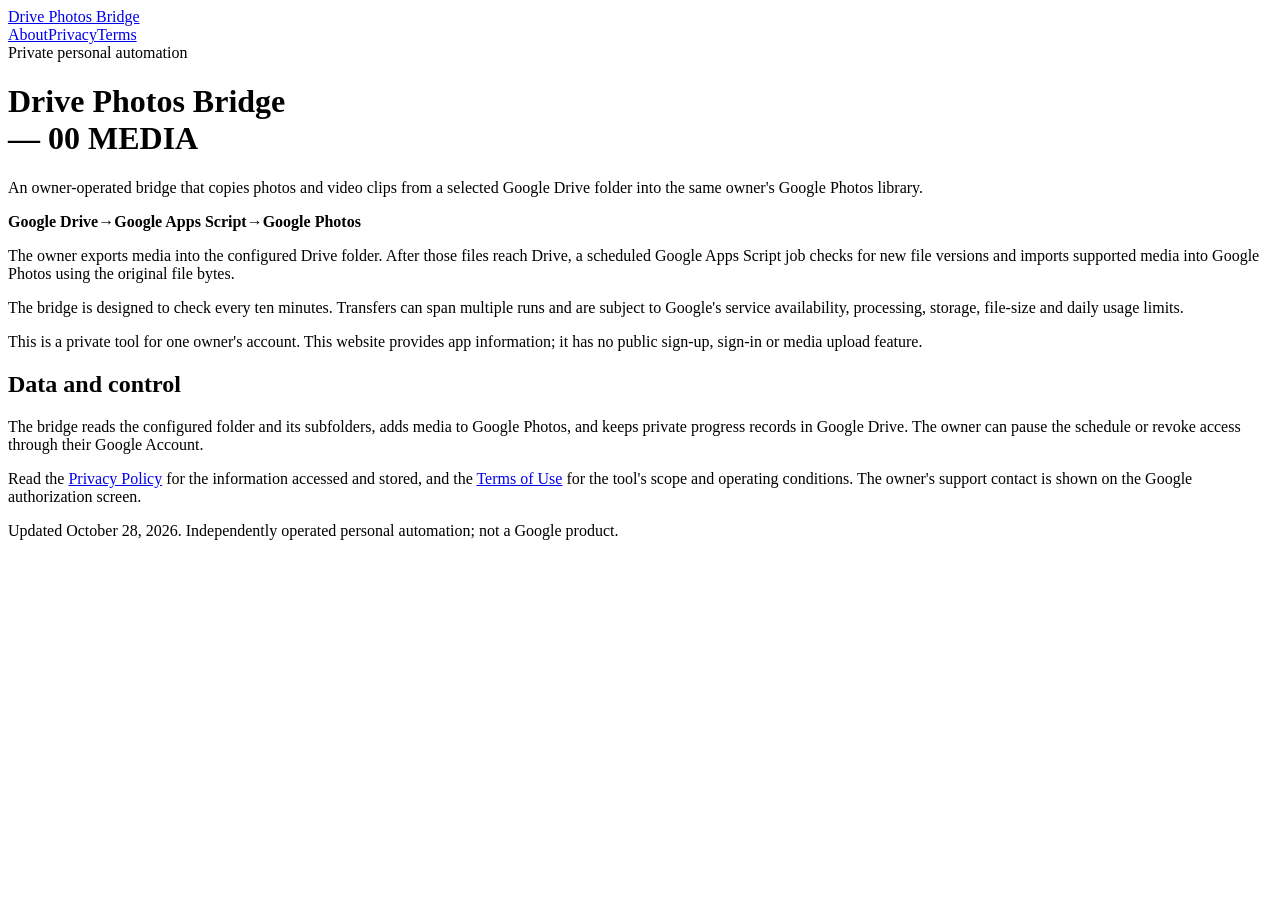
==== index.html @ 6fcca838 "Add bridge app information: index.html" ====
<!doctype html>
<html lang="en"><head><meta charset="utf-8"><meta name="viewport" content="width=device-width,initial-scale=1"><meta name="robots" content="noindex,nofollow"><title>Drive Photos Bridge — 00 MEDIA</title><meta name="description" content="Information about a private, owner-operated Google Drive to Google Photos automation."><link rel="stylesheet" href="style.css"></head><body>
<header><a class="brand" href="./">Drive Photos Bridge</a><nav aria-label="Main"><a href="./" aria-current="page">About</a><a href="privacy.html">Privacy</a><a href="terms.html">Terms</a></nav></header>
<main><div class="eyebrow">Private personal automation</div><h1>Drive Photos Bridge<br>— 00 MEDIA</h1><p class="lead">An owner-operated bridge that copies photos and video clips from a selected Google Drive folder into the same owner's Google Photos library.</p>
<div class="flow" aria-label="Workflow"><strong>Google Drive</strong><span>→</span><strong>Google Apps Script</strong><span>→</span><strong>Google Photos</strong></div>
<p>The owner exports media into the configured Drive folder. After those files reach Drive, a scheduled Google Apps Script job checks for new file versions and imports supported media into Google Photos using the original file bytes.</p>
<p>The bridge is designed to check every ten minutes. Transfers can span multiple runs and are subject to Google's service availability, processing, storage, file-size and daily usage limits.</p>
<div class="note">This is a private tool for one owner's account. This website provides app information; it has no public sign-up, sign-in or media upload feature.</div>
<h2>Data and control</h2><p>The bridge reads the configured folder and its subfolders, adds media to Google Photos, and keeps private progress records in Google Drive. The owner can pause the schedule or revoke access through their Google Account.</p>
<p>Read the <a href="privacy.html">Privacy Policy</a> for the information accessed and stored, and the <a href="terms.html">Terms of Use</a> for the tool's scope and operating conditions. The owner's support contact is shown on the Google authorization screen.</p>
</main><footer>Updated October 28, 2026. Independently operated personal automation; not a Google product.</footer></body></html>
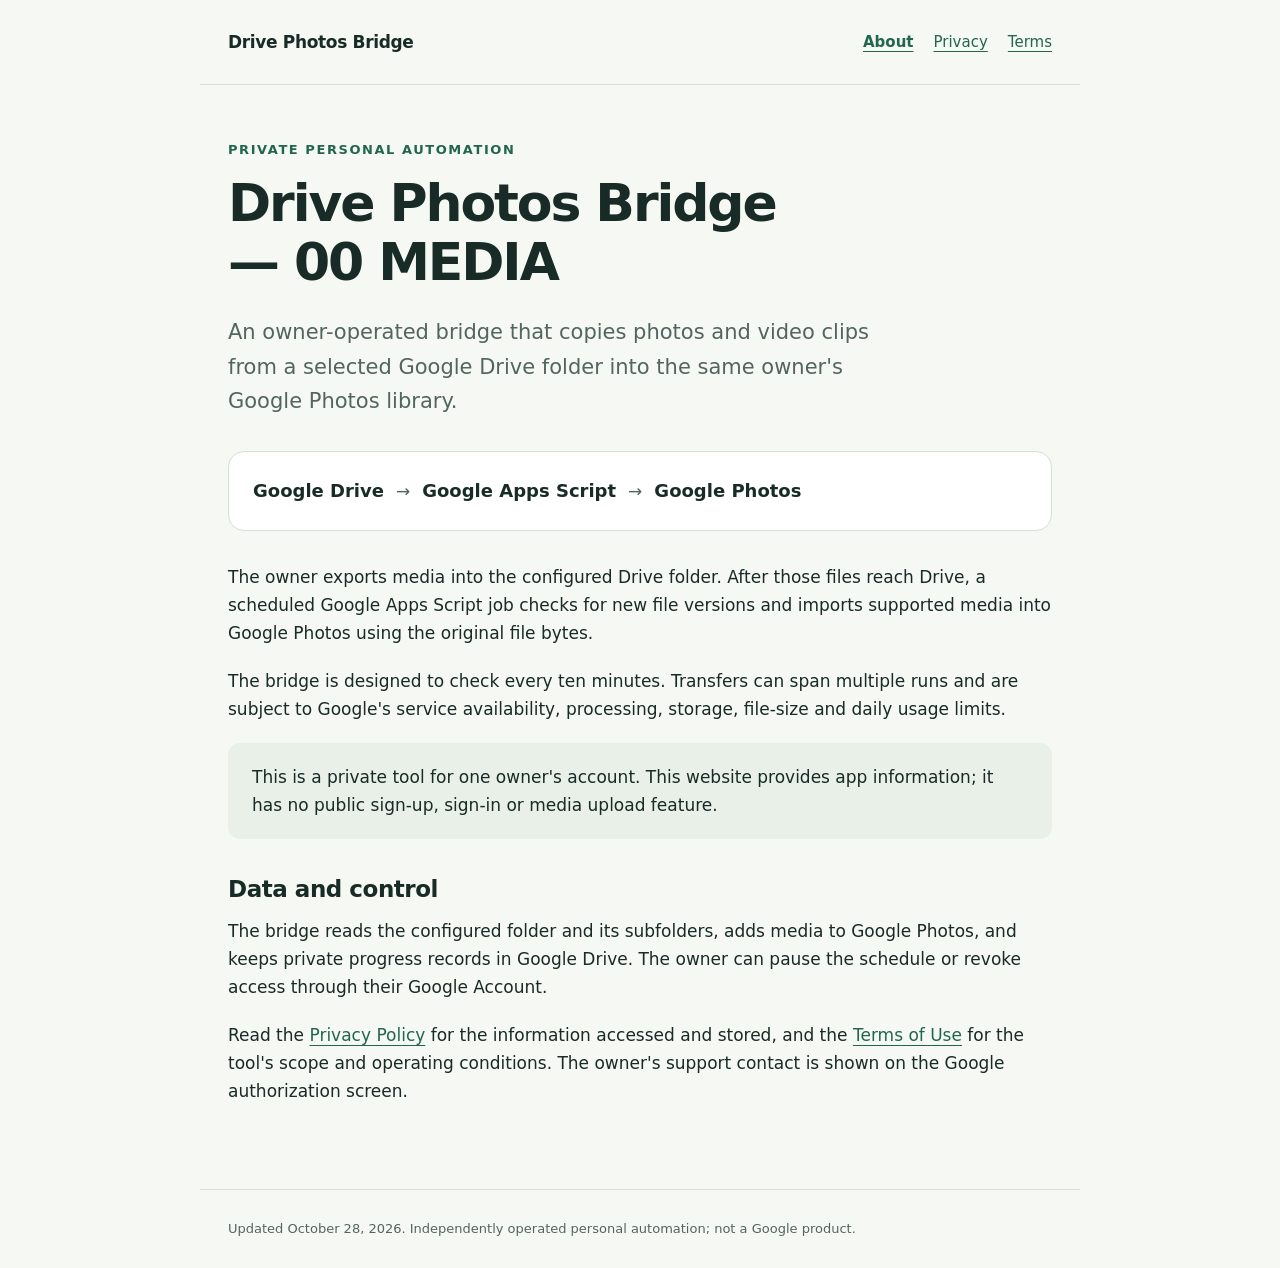
==== commit 121664b4: "Verify ownership of the bridge information site with Google" ====
--- a/index.html
+++ b/index.html
@@ -1,5 +1,5 @@
 <!doctype html>
-<html lang="en"><head><meta charset="utf-8"><meta name="viewport" content="width=device-width,initial-scale=1"><meta name="robots" content="noindex,nofollow"><title>Drive Photos Bridge — 00 MEDIA</title><meta name="description" content="Information about a private, owner-operated Google Drive to Google Photos automation."><link rel="stylesheet" href="style.css"></head><body>
+<html lang="en"><head><meta charset="utf-8"><meta name="google-site-verification" content="zma79CeSzqHzGMOMI6z8qZDT70mwH84jrxCxBNeHrRU"><meta name="viewport" content="width=device-width,initial-scale=1"><meta name="robots" content="noindex,nofollow"><title>Drive Photos Bridge — 00 MEDIA</title><meta name="description" content="Information about a private, owner-operated Google Drive to Google Photos automation."><link rel="stylesheet" href="style.css"></head><body>
 <header><a class="brand" href="./">Drive Photos Bridge</a><nav aria-label="Main"><a href="./" aria-current="page">About</a><a href="privacy.html">Privacy</a><a href="terms.html">Terms</a></nav></header>
 <main><div class="eyebrow">Private personal automation</div><h1>Drive Photos Bridge<br>— 00 MEDIA</h1><p class="lead">An owner-operated bridge that copies photos and video clips from a selected Google Drive folder into the same owner's Google Photos library.</p>
 <div class="flow" aria-label="Workflow"><strong>Google Drive</strong><span>→</span><strong>Google Apps Script</strong><span>→</span><strong>Google Photos</strong></div>
--- a/style.css
+++ b/style.css
@@ -0,0 +1 @@
+:root{color-scheme:light;--ink:#182b26;--muted:#52665f;--line:#d6dfda;--accent:#23664f;--paper:#f6f8f4}*{box-sizing:border-box}body{margin:0;background:var(--paper);color:var(--ink);font:17px/1.65 system-ui,-apple-system,BlinkMacSystemFont,"Segoe UI",sans-serif}header,main,footer{max-width:880px;margin:auto;padding:28px}header{display:flex;align-items:center;justify-content:space-between;gap:24px;border-bottom:1px solid var(--line)}.brand{font-weight:700;letter-spacing:-.02em;text-decoration:none;color:var(--ink)}nav{display:flex;gap:20px;font-size:15px}a{color:var(--accent);text-underline-offset:4px}nav a[aria-current=page]{font-weight:700}main{padding-top:54px;padding-bottom:64px}h1{font-size:clamp(32px,6vw,52px);line-height:1.12;letter-spacing:-.04em;margin:14px 0 24px}h2{font-size:23px;line-height:1.3;margin:36px 0 12px;letter-spacing:-.02em}p{margin:12px 0 20px}.eyebrow{font-size:13px;font-weight:700;letter-spacing:.12em;text-transform:uppercase;color:var(--accent)}.lead{font-size:21px;color:var(--muted);max-width:680px}.flow{display:flex;flex-wrap:wrap;align-items:center;gap:12px;margin:32px 0;padding:24px;border:1px solid var(--line);border-radius:16px;background:white}.flow strong{font-size:18px}.flow span{color:var(--muted)}.note{padding:20px 24px;background:#e8f0e8;border-radius:12px}li{margin:10px 0}footer{font-size:13px;color:var(--muted);border-top:1px solid var(--line)}@media(max-width:560px){header{display:block}nav{margin-top:16px}main{padding-top:32px}.flow{padding:18px}}
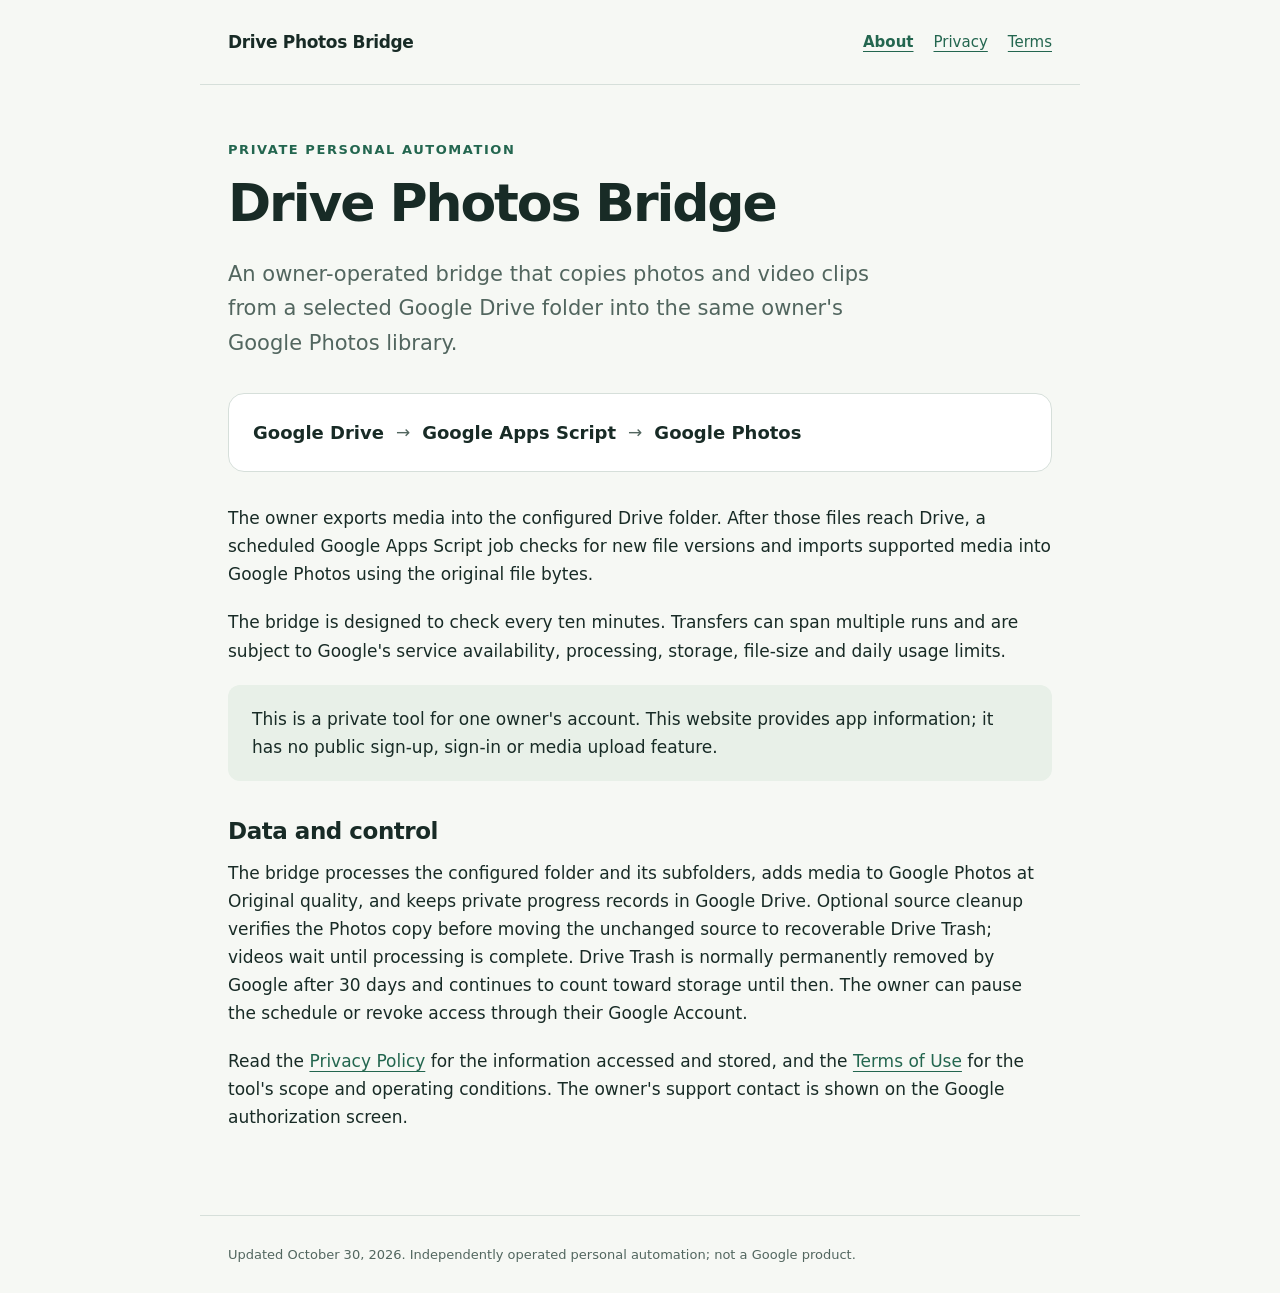
==== commit 372f5d30: "Describe verified source cleanup and app-created media checks" ====
--- a/index.html
+++ b/index.html
@@ -1,11 +1,11 @@
 <!doctype html>
-<html lang="en"><head><meta charset="utf-8"><meta name="google-site-verification" content="zma79CeSzqHzGMOMI6z8qZDT70mwH84jrxCxBNeHrRU"><meta name="viewport" content="width=device-width,initial-scale=1"><meta name="robots" content="noindex,nofollow"><title>Drive Photos Bridge — 00 MEDIA</title><meta name="description" content="Information about a private, owner-operated Google Drive to Google Photos automation."><link rel="stylesheet" href="style.css"></head><body>
+<html lang="en"><head><meta charset="utf-8"><meta name="google-site-verification" content="zma79CeSzqHzGMOMI6z8qZDT70mwH84jrxCxBNeHrRU"><meta name="viewport" content="width=device-width,initial-scale=1"><meta name="robots" content="noindex,nofollow"><title>Drive Photos Bridge</title><meta name="description" content="Information about a private, owner-operated Google Drive to Google Photos automation."><link rel="stylesheet" href="style.css"></head><body>
 <header><a class="brand" href="./">Drive Photos Bridge</a><nav aria-label="Main"><a href="./" aria-current="page">About</a><a href="privacy.html">Privacy</a><a href="terms.html">Terms</a></nav></header>
-<main><div class="eyebrow">Private personal automation</div><h1>Drive Photos Bridge<br>— 00 MEDIA</h1><p class="lead">An owner-operated bridge that copies photos and video clips from a selected Google Drive folder into the same owner's Google Photos library.</p>
+<main><div class="eyebrow">Private personal automation</div><h1>Drive Photos Bridge</h1><p class="lead">An owner-operated bridge that copies photos and video clips from a selected Google Drive folder into the same owner's Google Photos library.</p>
 <div class="flow" aria-label="Workflow"><strong>Google Drive</strong><span>→</span><strong>Google Apps Script</strong><span>→</span><strong>Google Photos</strong></div>
 <p>The owner exports media into the configured Drive folder. After those files reach Drive, a scheduled Google Apps Script job checks for new file versions and imports supported media into Google Photos using the original file bytes.</p>
 <p>The bridge is designed to check every ten minutes. Transfers can span multiple runs and are subject to Google's service availability, processing, storage, file-size and daily usage limits.</p>
 <div class="note">This is a private tool for one owner's account. This website provides app information; it has no public sign-up, sign-in or media upload feature.</div>
-<h2>Data and control</h2><p>The bridge reads the configured folder and its subfolders, adds media to Google Photos, and keeps private progress records in Google Drive. The owner can pause the schedule or revoke access through their Google Account.</p>
+<h2>Data and control</h2><p>The bridge processes the configured folder and its subfolders, adds media to Google Photos at Original quality, and keeps private progress records in Google Drive. Optional source cleanup verifies the Photos copy before moving the unchanged source to recoverable Drive Trash; videos wait until processing is complete. Drive Trash is normally permanently removed by Google after 30 days and continues to count toward storage until then. The owner can pause the schedule or revoke access through their Google Account.</p>
 <p>Read the <a href="privacy.html">Privacy Policy</a> for the information accessed and stored, and the <a href="terms.html">Terms of Use</a> for the tool's scope and operating conditions. The owner's support contact is shown on the Google authorization screen.</p>
-</main><footer>Updated October 28, 2026. Independently operated personal automation; not a Google product.</footer></body></html>
+</main><footer>Updated October 30, 2026. Independently operated personal automation; not a Google product.</footer></body></html>
